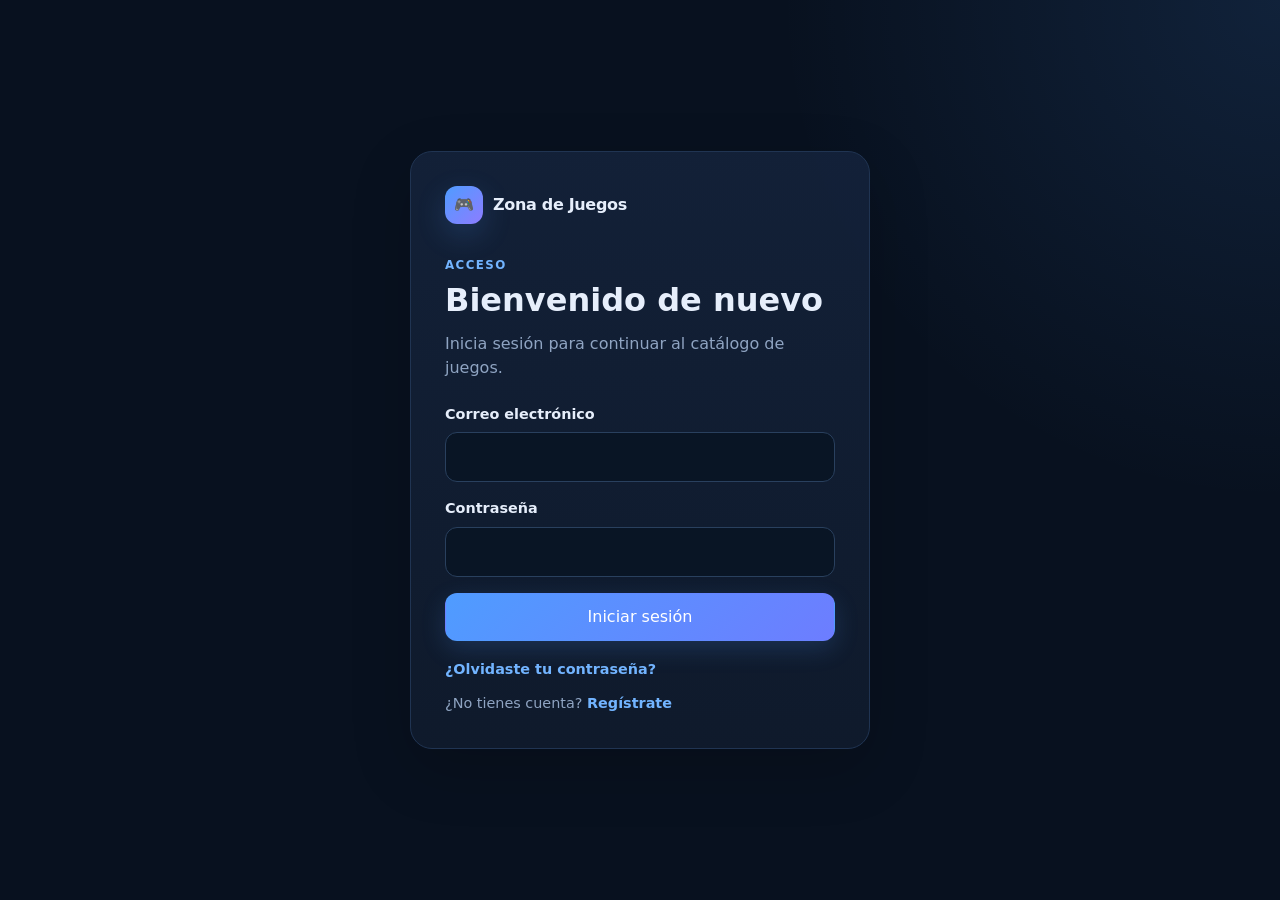
==== admin.html @ fceb6d9e "Primer commit: subiendo Zona de Juegos completo" ====
<!doctype html><html lang="es"><head><meta charset="utf-8"><meta name="viewport" content="width=device-width,initial-scale=1"><link rel="stylesheet" href="assets/css/global.css"><title>Administración · Zona de Juegos</title></head><body><div class="app-shell"><div class="container"><header class="site-header"><a class="brand" href="dashboard.html"><span class="brand-mark">🎮</span><span>Zona de Juegos</span></a><nav class="nav-actions"><a class="button button--ghost" href="dashboard.html">Dashboard</a><button id="logoutButton" class="button button--danger" type="button">Salir</button></nav></header><main class="main"><section class="dashboard-head"><div><span class="eyebrow">Panel seguro</span><h1>Administración</h1><p>Gestiona usuarios y juegos.</p></div></section><div id="adminMessage" class="message" hidden></div><section class="section"><div class="section-header"><h2>Usuarios</h2></div><div class="panel"><table class="table"><thead><tr><th>Usuario</th><th>Rol</th><th>Estado</th><th>Registro</th><th>Acción</th></tr></thead><tbody id="adminUsersBody"><tr><td colspan="5">Cargando…</td></tr></tbody></table></div></section><section class="section"><div class="section-header"><h2>Juegos</h2></div><div class="panel"><table class="table"><thead><tr><th>Juego</th><th>Descripción</th><th>Estado</th><th>Acción</th></tr></thead><tbody id="adminGamesBody"><tr><td colspan="4">Cargando…</td></tr></tbody></table></div></section></main></div></div><script type="module">import { initAdmin } from './js/controllers/admin.controller.js'; initAdmin();</script></body></html>
---- assets/css/global.css ----
:root{font-family:Inter,system-ui,-apple-system,BlinkMacSystemFont,"Segoe UI",sans-serif;color:#e6eefb;background:#08111f;line-height:1.5;font-synthesis:none;text-rendering:optimizeLegibility;--bg:#08111f;--panel:#0f1b2d;--panel-2:#13223a;--line:#203452;--text:#e6eefb;--muted:#8fa4c2;--primary:#4f9cff;--primary-2:#72b4ff;--danger:#ef6a6a;--success:#37d39a}*{box-sizing:border-box}html{scroll-behavior:smooth}body{margin:0;min-height:100vh;background:radial-gradient(circle at top right,rgba(79,156,255,.12),transparent 32%),var(--bg);color:var(--text)}a{color:inherit;text-decoration:none}button,input,select{font:inherit}button{cursor:pointer}.container{width:min(1120px,calc(100% - 32px));margin:0 auto}.app-shell{min-height:100vh}.site-header{display:flex;align-items:center;justify-content:space-between;gap:20px;padding:18px 0}.brand{display:inline-flex;align-items:center;gap:10px;font-weight:800;letter-spacing:-.02em}.brand-mark{display:grid;place-items:center;width:38px;height:38px;border-radius:12px;background:linear-gradient(135deg,var(--primary),#8d7cff);box-shadow:0 10px 30px rgba(79,156,255,.2)}.nav-actions{display:flex;align-items:center;gap:10px}.button{border:1px solid transparent;border-radius:12px;padding:11px 16px;display:inline-flex;align-items:center;justify-content:center;gap:8px;transition:.2s ease;background:var(--panel-2);color:var(--text)}.button:hover{transform:translateY(-1px);border-color:#385681}.button:disabled{opacity:.55;cursor:not-allowed;transform:none}.button--primary{background:linear-gradient(135deg,var(--primary),#6d7dff);color:#fff;box-shadow:0 8px 24px rgba(79,156,255,.18)}.button--ghost{background:transparent;border-color:var(--line)}.button--danger{background:rgba(239,106,106,.12);color:#ffb1b1;border-color:rgba(239,106,106,.25)}.button--small{padding:8px 12px;font-size:.9rem;border-radius:10px}.main{padding:18px 0 56px}.hero{display:grid;grid-template-columns:1.2fr .8fr;gap:20px;align-items:stretch;margin:28px 0}.hero-card,.panel,.auth-card,.game-card{background:linear-gradient(180deg,rgba(19,34,58,.92),rgba(15,27,45,.92));border:1px solid var(--line);border-radius:22px;box-shadow:0 20px 60px rgba(0,0,0,.18)}.hero-card{padding:34px}.eyebrow{text-transform:uppercase;letter-spacing:.12em;font-size:.74rem;color:var(--primary-2);font-weight:800}.hero h1{font-size:clamp(2.5rem,6vw,5rem);line-height:.95;margin:12px 0 18px;letter-spacing:-.06em}.hero p{max-width:620px;color:var(--muted);font-size:1.05rem}.hero-art{min-height:280px;display:grid;place-items:center;position:relative;overflow:hidden}.hero-art::before{content:"";position:absolute;inset:20%;background:radial-gradient(circle,var(--primary),transparent 66%);filter:blur(20px);opacity:.28}.hero-art .emoji{font-size:8rem;z-index:1;filter:drop-shadow(0 18px 24px rgba(0,0,0,.25))}.auth-page{display:grid;place-items:center;min-height:100vh;padding:24px}.auth-card{width:min(460px,100%);padding:34px}.auth-card h1{margin:0 0 8px;font-size:2rem}.auth-card p{color:var(--muted);margin-top:0}.form{display:grid;gap:16px;margin-top:24px}.field{display:grid;gap:7px}.field label{font-size:.9rem;font-weight:650}.field input,.field select{width:100%;background:#091525;border:1px solid #29405e;color:var(--text);border-radius:12px;padding:12px 13px;outline:none}.field input:focus,.field select:focus{border-color:var(--primary);box-shadow:0 0 0 3px rgba(79,156,255,.12)}.form-footer{display:flex;justify-content:space-between;gap:12px;align-items:center;flex-wrap:wrap;color:var(--muted);font-size:.9rem}.form-footer a{color:var(--primary-2);font-weight:650}.message{padding:11px 13px;border-radius:12px;font-size:.9rem}.message--error{background:rgba(239,106,106,.1);color:#ffb4b4;border:1px solid rgba(239,106,106,.22)}.message--success{background:rgba(55,211,154,.1);color:#a8f3d7;border:1px solid rgba(55,211,154,.22)}.dashboard-head{display:flex;align-items:end;justify-content:space-between;gap:20px;padding:26px 0 14px}.dashboard-head h1{margin:0;font-size:clamp(2rem,4vw,3.5rem);letter-spacing:-.04em}.dashboard-head p{color:var(--muted);margin:.35rem 0 0}.dashboard-actions{display:flex;gap:10px;flex-wrap:wrap}.section{margin-top:20px}.section-header{display:flex;align-items:center;justify-content:space-between;gap:16px;margin-bottom:14px}.section-header h2{margin:0;font-size:1.25rem}.games-grid{display:grid;grid-template-columns:repeat(auto-fit,minmax(240px,1fr));gap:16px}.game-card{overflow:hidden;display:grid;grid-template-columns:90px 1fr;min-height:190px}.game-card__icon{display:grid;place-items:center;background:linear-gradient(160deg,rgba(79,156,255,.2),rgba(141,124,255,.15));font-size:3rem}.game-card__body{padding:20px}.game-card h3{margin:5px 0 6px;font-size:1.3rem}.game-card p{color:var(--muted);font-size:.92rem;min-height:54px}.panel{padding:18px;overflow:auto}.table{width:100%;border-collapse:collapse;min-width:620px}.table th,.table td{padding:13px 12px;border-bottom:1px solid var(--line);text-align:left;vertical-align:middle}.table th{color:var(--muted);font-size:.8rem;text-transform:uppercase;letter-spacing:.08em}.table-empty{color:var(--muted);text-align:center;padding:24px}.badge{display:inline-flex;padding:5px 9px;border-radius:999px;background:#1b2b43;color:#b4c9e3;font-size:.76rem;font-weight:700}.badge--admin{background:rgba(141,124,255,.13);color:#c8c0ff}.status-dot{display:inline-flex;align-items:center;gap:6px;color:var(--muted);font-size:.82rem}.status-dot::before{content:"";width:7px;height:7px;border-radius:50%;background:#64748b}.status-dot--on::before{background:var(--success);box-shadow:0 0 0 4px rgba(55,211,154,.09)}.status-dot--off::before{background:var(--danger)}.role-select{background:#0a1728;color:var(--text);border:1px solid var(--line);border-radius:10px;padding:8px 10px}.muted{color:var(--muted)}.profile-grid{display:grid;grid-template-columns:repeat(2,minmax(0,1fr));gap:18px}.profile-grid .profile-card:first-child{grid-column:1/-1}.profile-card{padding:24px}.profile-value{font-size:1.1rem;font-weight:700}.profile-meta{display:grid;gap:13px;margin-top:20px}.score-list{list-style:none;padding:0;margin:0;display:grid;gap:8px}.score-list li{display:flex;justify-content:space-between;gap:16px;padding:12px;border:1px solid var(--line);border-radius:12px;background:#0b1728}.empty-state{padding:38px;text-align:center;color:var(--muted)}.loading-state{color:var(--muted)}.message__retry{margin-top:10px}.message a{text-decoration:underline}.form input:disabled,.form select:disabled{opacity:.65}.game-page .site-header{padding-bottom:8px}.game-heading{padding:22px 0 16px}.game-heading h1{margin:0;font-size:clamp(2rem,5vw,4rem);letter-spacing:-.05em}.game-heading p{margin:.5rem 0 0;color:var(--muted)}.snake-card{padding:18px}.snake-toolbar{display:grid;grid-template-columns:1fr 1fr auto;gap:12px;align-items:center;margin-bottom:16px}.snake-toolbar>div{padding:12px 14px;border:1px solid var(--line);border-radius:14px;background:#0b1728}.snake-toolbar span{display:block;color:var(--muted);font-size:.75rem;text-transform:uppercase;letter-spacing:.08em}.snake-toolbar strong{font-size:1.25rem}.snake-board-wrap{display:grid;place-items:center}.snake-canvas{display:block;width:min(620px,100%);aspect-ratio:1;border-radius:18px;border:1px solid #27415f;box-shadow:0 22px 50px rgba(0,0,0,.25);touch-action:none}.snake-status{padding:12px;text-align:center;color:var(--muted)}.snake-controls{display:grid;grid-template-columns:repeat(3,58px);grid-template-rows:repeat(2,58px);gap:8px;justify-content:center;margin-top:8px}.snake-controls button{border:1px solid var(--line);background:#0b1728;color:var(--text);border-radius:14px;font-size:1.4rem}.snake-controls button:first-child{grid-column:2}.snake-controls button:last-child{grid-column:3;grid-row:2}.footer{padding:26px 0;color:var(--muted);font-size:.85rem;text-align:center}@media(max-width:800px){.hero,.profile-grid{grid-template-columns:1fr}.hero-art{min-height:220px}.dashboard-head{align-items:start;flex-direction:column}.game-card{grid-template-columns:70px 1fr}}@media(max-width:520px){.container{width:min(100% - 20px,1120px)}.site-header{padding-top:12px}.auth-card{padding:24px}.hero-card{padding:24px}.snake-toolbar{grid-template-columns:1fr 1fr}.snake-toolbar>div:last-child{grid-column:1/-1}.button{width:100%}.nav-actions .button--ghost{display:none}.game-card{grid-template-columns:1fr}.game-card__icon{min-height:95px}.dashboard-actions{width:100%}}
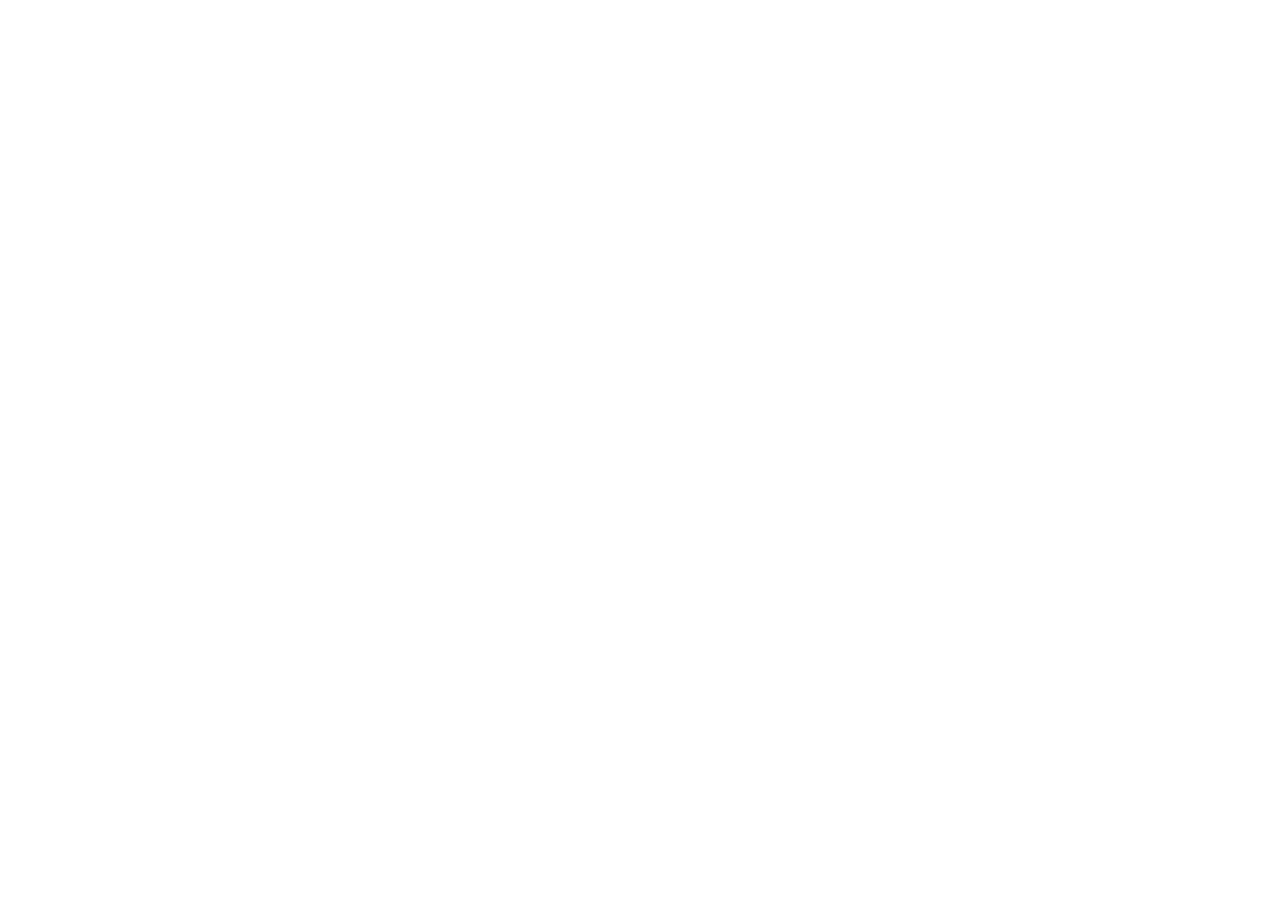
==== commit 3a412c62: "Actualización: cambios en Zona de Juegos" ====
--- a/admin.html
+++ b/admin.html
@@ -1 +1,228 @@
-<!doctype html><html lang="es"><head><meta charset="utf-8"><meta name="viewport" content="width=device-width,initial-scale=1"><link rel="stylesheet" href="assets/css/global.css"><title>Administración · Zona de Juegos</title></head><body><div class="app-shell"><div class="container"><header class="site-header"><a class="brand" href="dashboard.html"><span class="brand-mark">🎮</span><span>Zona de Juegos</span></a><nav class="nav-actions"><a class="button button--ghost" href="dashboard.html">Dashboard</a><button id="logoutButton" class="button button--danger" type="button">Salir</button></nav></header><main class="main"><section class="dashboard-head"><div><span class="eyebrow">Panel seguro</span><h1>Administración</h1><p>Gestiona usuarios y juegos.</p></div></section><div id="adminMessage" class="message" hidden></div><section class="section"><div class="section-header"><h2>Usuarios</h2></div><div class="panel"><table class="table"><thead><tr><th>Usuario</th><th>Rol</th><th>Estado</th><th>Registro</th><th>Acción</th></tr></thead><tbody id="adminUsersBody"><tr><td colspan="5">Cargando…</td></tr></tbody></table></div></section><section class="section"><div class="section-header"><h2>Juegos</h2></div><div class="panel"><table class="table"><thead><tr><th>Juego</th><th>Descripción</th><th>Estado</th><th>Acción</th></tr></thead><tbody id="adminGamesBody"><tr><td colspan="4">Cargando…</td></tr></tbody></table></div></section></main></div></div><script type="module">import { initAdmin } from './js/controllers/admin.controller.js'; initAdmin();</script></body></html>
+<!doctype html>
+<html lang="es">
+ <head>
+  <meta charset="utf-8"/>
+  <meta content="width=device-width,initial-scale=1" name="viewport"/>
+  <link href="assets/css/global.css" rel="stylesheet"/>
+  <title>
+   Administración · Zona de Juegos
+  </title>
+ </head>
+ <body>
+  <div class="app-shell">
+   <div class="container">
+    <header aria-label="Navegación principal" class="site-header">
+     <a class="brand" href="dashboard.html">
+      <span class="brand-mark">
+       🎮
+      </span>
+      <span>
+       Zona de Juegos
+      </span>
+     </a>
+     <nav aria-label="Navegación de usuario" class="nav-actions">
+      <a class="button button--ghost" href="dashboard.html">
+       Dashboard
+      </a>
+      <button class="button button--danger" id="logoutButton" type="button">
+       Salir
+      </button>
+     </nav>
+    </header>
+    <main class="main">
+     <section class="dashboard-head">
+      <div>
+       <span class="eyebrow">
+        Panel seguro
+       </span>
+       <h1>
+        Administración
+       </h1>
+       <p>
+        Gestiona usuarios, juegos, puntuaciones, sesiones y auditoría.
+       </p>
+      </div>
+     </section>
+     <div class="message" hidden="" id="adminMessage">
+     </div>
+     <section class="section">
+      <div class="section-header">
+       <h2>
+        Usuarios
+       </h2>
+      </div>
+      <div class="panel table-wrap">
+       <table class="table">
+        <thead>
+         <tr>
+          <th>
+           Usuario
+          </th>
+          <th>
+           Rol
+          </th>
+          <th>
+           Estado
+          </th>
+          <th>
+           Registro
+          </th>
+          <th>
+           Acción
+          </th>
+         </tr>
+        </thead>
+        <tbody id="adminUsersBody">
+        </tbody>
+       </table>
+       <div id="adminUsersPager">
+       </div>
+      </div>
+     </section>
+     <section class="section">
+      <div class="section-header">
+       <h2>
+        Juegos
+       </h2>
+      </div>
+      <div class="panel table-wrap">
+       <table class="table">
+        <thead>
+         <tr>
+          <th>
+           Juego
+          </th>
+          <th>
+           Descripción
+          </th>
+          <th>
+           Versión
+          </th>
+          <th>
+           Estado
+          </th>
+          <th>
+           Acción
+          </th>
+         </tr>
+        </thead>
+        <tbody id="adminGamesBody">
+        </tbody>
+       </table>
+      </div>
+     </section>
+     <section class="section">
+      <div class="section-header">
+       <h2>
+        Puntuaciones
+       </h2>
+      </div>
+      <div class="panel table-wrap">
+       <table class="table">
+        <thead>
+         <tr>
+          <th>
+           Usuario
+          </th>
+          <th>
+           Juego
+          </th>
+          <th>
+           Puntuación
+          </th>
+          <th>
+           Fecha
+          </th>
+          <th>
+           Slug
+          </th>
+         </tr>
+        </thead>
+        <tbody id="adminScoresBody">
+        </tbody>
+       </table>
+       <div id="adminScoresPager">
+       </div>
+      </div>
+     </section>
+     <section class="section">
+      <div class="section-header">
+       <h2>
+        Sesiones
+       </h2>
+      </div>
+      <div class="panel table-wrap">
+       <table class="table">
+        <thead>
+         <tr>
+          <th>
+           Usuario
+          </th>
+          <th>
+           Creada
+          </th>
+          <th>
+           Última actividad
+          </th>
+          <th>
+           Expira
+          </th>
+          <th>
+           Revocada
+          </th>
+          <th>
+           Estado
+          </th>
+         </tr>
+        </thead>
+        <tbody id="adminSessionsBody">
+        </tbody>
+       </table>
+       <div id="adminSessionsPager">
+       </div>
+      </div>
+     </section>
+     <section class="section">
+      <div class="section-header">
+       <h2>
+        Auditoría administrativa
+       </h2>
+      </div>
+      <div class="panel table-wrap">
+       <table class="table">
+        <thead>
+         <tr>
+          <th>
+           Administrador
+          </th>
+          <th>
+           Acción
+          </th>
+          <th>
+           Objetivo
+          </th>
+          <th>
+           ID
+          </th>
+          <th>
+           Fecha
+          </th>
+          <th>
+           Resultado
+          </th>
+         </tr>
+        </thead>
+        <tbody id="adminAuditBody">
+        </tbody>
+       </table>
+       <div id="adminAuditPager">
+       </div>
+      </div>
+     </section>
+    </main>
+   </div>
+  </div>
+  <script src="js/pages/admin.page.js" type="module">
+  </script>
+ </body>
+</html>
--- a/assets/css/global.css
+++ b/assets/css/global.css
@@ -1 +1,120 @@
-:root{font-family:Inter,system-ui,-apple-system,BlinkMacSystemFont,"Segoe UI",sans-serif;color:#e6eefb;background:#08111f;line-height:1.5;font-synthesis:none;text-rendering:optimizeLegibility;--bg:#08111f;--panel:#0f1b2d;--panel-2:#13223a;--line:#203452;--text:#e6eefb;--muted:#8fa4c2;--primary:#4f9cff;--primary-2:#72b4ff;--danger:#ef6a6a;--success:#37d39a}*{box-sizing:border-box}html{scroll-behavior:smooth}body{margin:0;min-height:100vh;background:radial-gradient(circle at top right,rgba(79,156,255,.12),transparent 32%),var(--bg);color:var(--text)}a{color:inherit;text-decoration:none}button,input,select{font:inherit}button{cursor:pointer}.container{width:min(1120px,calc(100% - 32px));margin:0 auto}.app-shell{min-height:100vh}.site-header{display:flex;align-items:center;justify-content:space-between;gap:20px;padding:18px 0}.brand{display:inline-flex;align-items:center;gap:10px;font-weight:800;letter-spacing:-.02em}.brand-mark{display:grid;place-items:center;width:38px;height:38px;border-radius:12px;background:linear-gradient(135deg,var(--primary),#8d7cff);box-shadow:0 10px 30px rgba(79,156,255,.2)}.nav-actions{display:flex;align-items:center;gap:10px}.button{border:1px solid transparent;border-radius:12px;padding:11px 16px;display:inline-flex;align-items:center;justify-content:center;gap:8px;transition:.2s ease;background:var(--panel-2);color:var(--text)}.button:hover{transform:translateY(-1px);border-color:#385681}.button:disabled{opacity:.55;cursor:not-allowed;transform:none}.button--primary{background:linear-gradient(135deg,var(--primary),#6d7dff);color:#fff;box-shadow:0 8px 24px rgba(79,156,255,.18)}.button--ghost{background:transparent;border-color:var(--line)}.button--danger{background:rgba(239,106,106,.12);color:#ffb1b1;border-color:rgba(239,106,106,.25)}.button--small{padding:8px 12px;font-size:.9rem;border-radius:10px}.main{padding:18px 0 56px}.hero{display:grid;grid-template-columns:1.2fr .8fr;gap:20px;align-items:stretch;margin:28px 0}.hero-card,.panel,.auth-card,.game-card{background:linear-gradient(180deg,rgba(19,34,58,.92),rgba(15,27,45,.92));border:1px solid var(--line);border-radius:22px;box-shadow:0 20px 60px rgba(0,0,0,.18)}.hero-card{padding:34px}.eyebrow{text-transform:uppercase;letter-spacing:.12em;font-size:.74rem;color:var(--primary-2);font-weight:800}.hero h1{font-size:clamp(2.5rem,6vw,5rem);line-height:.95;margin:12px 0 18px;letter-spacing:-.06em}.hero p{max-width:620px;color:var(--muted);font-size:1.05rem}.hero-art{min-height:280px;display:grid;place-items:center;position:relative;overflow:hidden}.hero-art::before{content:"";position:absolute;inset:20%;background:radial-gradient(circle,var(--primary),transparent 66%);filter:blur(20px);opacity:.28}.hero-art .emoji{font-size:8rem;z-index:1;filter:drop-shadow(0 18px 24px rgba(0,0,0,.25))}.auth-page{display:grid;place-items:center;min-height:100vh;padding:24px}.auth-card{width:min(460px,100%);padding:34px}.auth-card h1{margin:0 0 8px;font-size:2rem}.auth-card p{color:var(--muted);margin-top:0}.form{display:grid;gap:16px;margin-top:24px}.field{display:grid;gap:7px}.field label{font-size:.9rem;font-weight:650}.field input,.field select{width:100%;background:#091525;border:1px solid #29405e;color:var(--text);border-radius:12px;padding:12px 13px;outline:none}.field input:focus,.field select:focus{border-color:var(--primary);box-shadow:0 0 0 3px rgba(79,156,255,.12)}.form-footer{display:flex;justify-content:space-between;gap:12px;align-items:center;flex-wrap:wrap;color:var(--muted);font-size:.9rem}.form-footer a{color:var(--primary-2);font-weight:650}.message{padding:11px 13px;border-radius:12px;font-size:.9rem}.message--error{background:rgba(239,106,106,.1);color:#ffb4b4;border:1px solid rgba(239,106,106,.22)}.message--success{background:rgba(55,211,154,.1);color:#a8f3d7;border:1px solid rgba(55,211,154,.22)}.dashboard-head{display:flex;align-items:end;justify-content:space-between;gap:20px;padding:26px 0 14px}.dashboard-head h1{margin:0;font-size:clamp(2rem,4vw,3.5rem);letter-spacing:-.04em}.dashboard-head p{color:var(--muted);margin:.35rem 0 0}.dashboard-actions{display:flex;gap:10px;flex-wrap:wrap}.section{margin-top:20px}.section-header{display:flex;align-items:center;justify-content:space-between;gap:16px;margin-bottom:14px}.section-header h2{margin:0;font-size:1.25rem}.games-grid{display:grid;grid-template-columns:repeat(auto-fit,minmax(240px,1fr));gap:16px}.game-card{overflow:hidden;display:grid;grid-template-columns:90px 1fr;min-height:190px}.game-card__icon{display:grid;place-items:center;background:linear-gradient(160deg,rgba(79,156,255,.2),rgba(141,124,255,.15));font-size:3rem}.game-card__body{padding:20px}.game-card h3{margin:5px 0 6px;font-size:1.3rem}.game-card p{color:var(--muted);font-size:.92rem;min-height:54px}.panel{padding:18px;overflow:auto}.table{width:100%;border-collapse:collapse;min-width:620px}.table th,.table td{padding:13px 12px;border-bottom:1px solid var(--line);text-align:left;vertical-align:middle}.table th{color:var(--muted);font-size:.8rem;text-transform:uppercase;letter-spacing:.08em}.table-empty{color:var(--muted);text-align:center;padding:24px}.badge{display:inline-flex;padding:5px 9px;border-radius:999px;background:#1b2b43;color:#b4c9e3;font-size:.76rem;font-weight:700}.badge--admin{background:rgba(141,124,255,.13);color:#c8c0ff}.status-dot{display:inline-flex;align-items:center;gap:6px;color:var(--muted);font-size:.82rem}.status-dot::before{content:"";width:7px;height:7px;border-radius:50%;background:#64748b}.status-dot--on::before{background:var(--success);box-shadow:0 0 0 4px rgba(55,211,154,.09)}.status-dot--off::before{background:var(--danger)}.role-select{background:#0a1728;color:var(--text);border:1px solid var(--line);border-radius:10px;padding:8px 10px}.muted{color:var(--muted)}.profile-grid{display:grid;grid-template-columns:repeat(2,minmax(0,1fr));gap:18px}.profile-grid .profile-card:first-child{grid-column:1/-1}.profile-card{padding:24px}.profile-value{font-size:1.1rem;font-weight:700}.profile-meta{display:grid;gap:13px;margin-top:20px}.score-list{list-style:none;padding:0;margin:0;display:grid;gap:8px}.score-list li{display:flex;justify-content:space-between;gap:16px;padding:12px;border:1px solid var(--line);border-radius:12px;background:#0b1728}.empty-state{padding:38px;text-align:center;color:var(--muted)}.loading-state{color:var(--muted)}.message__retry{margin-top:10px}.message a{text-decoration:underline}.form input:disabled,.form select:disabled{opacity:.65}.game-page .site-header{padding-bottom:8px}.game-heading{padding:22px 0 16px}.game-heading h1{margin:0;font-size:clamp(2rem,5vw,4rem);letter-spacing:-.05em}.game-heading p{margin:.5rem 0 0;color:var(--muted)}.snake-card{padding:18px}.snake-toolbar{display:grid;grid-template-columns:1fr 1fr auto;gap:12px;align-items:center;margin-bottom:16px}.snake-toolbar>div{padding:12px 14px;border:1px solid var(--line);border-radius:14px;background:#0b1728}.snake-toolbar span{display:block;color:var(--muted);font-size:.75rem;text-transform:uppercase;letter-spacing:.08em}.snake-toolbar strong{font-size:1.25rem}.snake-board-wrap{display:grid;place-items:center}.snake-canvas{display:block;width:min(620px,100%);aspect-ratio:1;border-radius:18px;border:1px solid #27415f;box-shadow:0 22px 50px rgba(0,0,0,.25);touch-action:none}.snake-status{padding:12px;text-align:center;color:var(--muted)}.snake-controls{display:grid;grid-template-columns:repeat(3,58px);grid-template-rows:repeat(2,58px);gap:8px;justify-content:center;margin-top:8px}.snake-controls button{border:1px solid var(--line);background:#0b1728;color:var(--text);border-radius:14px;font-size:1.4rem}.snake-controls button:first-child{grid-column:2}.snake-controls button:last-child{grid-column:3;grid-row:2}.footer{padding:26px 0;color:var(--muted);font-size:.85rem;text-align:center}@media(max-width:800px){.hero,.profile-grid{grid-template-columns:1fr}.hero-art{min-height:220px}.dashboard-head{align-items:start;flex-direction:column}.game-card{grid-template-columns:70px 1fr}}@media(max-width:520px){.container{width:min(100% - 20px,1120px)}.site-header{padding-top:12px}.auth-card{padding:24px}.hero-card{padding:24px}.snake-toolbar{grid-template-columns:1fr 1fr}.snake-toolbar>div:last-child{grid-column:1/-1}.button{width:100%}.nav-actions .button--ghost{display:none}.game-card{grid-template-columns:1fr}.game-card__icon{min-height:95px}.dashboard-actions{width:100%}}
+
+:root{
+
+  --color-bg:#08111f; --color-surface:#0f1b2d; --color-surface-2:#13223a; --color-border:#203452;
+  --color-text:#e6eefb; --color-muted:#8fa4c2; --color-primary:#4f9cff; --color-primary-hover:#72b4ff;
+  --color-danger:#ef6a6a; --color-success:#37d39a; --color-warning:#f5c451;
+  --radius:14px; --radius-lg:22px; --space:4px;
+  --focus-ring:0 0 0 3px rgba(79,156,255,.18);
+  --font:Inter,system-ui,-apple-system,BlinkMacSystemFont,"Segoe UI",sans-serif;
+  --space-1:4px; --space-2:8px; --space-3:12px; --space-4:16px; --space-5:20px; --space-6:24px;
+  font-family:var(--font);color:var(--color-text);background:var(--color-bg);line-height:1.5;font-synthesis:none;text-rendering:optimizeLegibility;
+}
+*{box-sizing:border-box}
+html{scroll-behavior:smooth}
+body{margin:0;min-height:100vh;background:radial-gradient(circle at top right,rgba(79,156,255,.12),transparent 32%),var(--color-bg);color:var(--color-text)}
+a{color:inherit;text-decoration:none}button,input,select{font:inherit}button{cursor:pointer}
+.container{width:min(1120px,calc(100% - 20px));margin:0 auto}.app-shell{min-height:100vh}
+.site-header{display:flex;align-items:center;justify-content:space-between;gap:12px;padding:12px 0;position:sticky;top:0;z-index:5;background:linear-gradient(var(--color-bg),rgba(8,17,31,.88));backdrop-filter:blur(10px)}
+.brand{display:inline-flex;align-items:center;gap:10px;font-weight:800;letter-spacing:-.02em}.brand-mark{display:grid;place-items:center;width:38px;height:38px;border-radius:12px;background:linear-gradient(135deg,var(--color-primary),#8d7cff);box-shadow:0 10px 30px rgba(79,156,255,.2)}
+.nav-actions,.dashboard-actions{display:flex;align-items:center;gap:8px;flex-wrap:wrap}.button{border:1px solid transparent;border-radius:12px;padding:12px 16px;min-height:46px;display:inline-flex;align-items:center;justify-content:center;gap:8px;transition:transform .2s ease,border-color .2s ease,opacity .2s ease;background:var(--color-surface-2);color:var(--color-text);font-weight:650}.button:hover{transform:translateY(-1px);border-color:#385681}.button:focus-visible,.field input:focus-visible,.field select:focus-visible,.role-select:focus-visible,.snake-controls button:focus-visible{outline:3px solid rgba(79,156,255,.35);outline-offset:2px}.button:active{transform:translateY(0) scale(.99)}.button:disabled,.button.is-loading{opacity:.55;cursor:not-allowed;transform:none}.button--primary{background:linear-gradient(135deg,var(--color-primary),#6d7dff);color:#fff;box-shadow:0 8px 24px rgba(79,156,255,.18)}.button--ghost{background:transparent;border-color:var(--color-border)}.button--danger{background:rgba(239,106,106,.12);color:#ffb1b1;border-color:rgba(239,106,106,.25)}.button--small{min-height:44px;padding:10px 12px;font-size:.9rem;border-radius:10px}
+.main{padding:18px 0 56px}.hero{display:grid;gap:16px;align-items:stretch;margin:20px 0}.hero-card,.panel,.auth-card,.game-card,.card{background:linear-gradient(180deg,rgba(19,34,58,.94),rgba(15,27,45,.94));border:1px solid var(--color-border);border-radius:var(--radius-lg);box-shadow:0 20px 60px rgba(0,0,0,.18)}.hero-card{padding:24px}.eyebrow{text-transform:uppercase;letter-spacing:.12em;font-size:.72rem;color:var(--color-primary-hover);font-weight:800}.hero h1{font-size:clamp(2.5rem,13vw,4.5rem);line-height:.95;margin:12px 0 18px;letter-spacing:-.06em}.hero p{max-width:620px;color:var(--color-muted);font-size:1rem}.hero-art{min-height:220px;display:grid;place-items:center;position:relative;overflow:hidden}.hero-art::before{content:"";position:absolute;inset:20%;background:radial-gradient(circle,var(--color-primary),transparent 66%);filter:blur(20px);opacity:.28}.hero-art .emoji{font-size:6rem;z-index:1;filter:drop-shadow(0 18px 24px rgba(0,0,0,.25))}
+.auth-page{display:grid;place-items:center;min-height:100vh;padding:18px}.auth-card{width:min(460px,100%);padding:24px}.auth-card h1{margin:0 0 8px;font-size:clamp(1.8rem,8vw,2.2rem)}.auth-card p{color:var(--color-muted);margin-top:0}.form{display:grid;gap:16px;margin-top:24px}.field{display:grid;gap:7px}.field label{font-size:.9rem;font-weight:650}.field input,.field select,.input{width:100%;background:#091525;border:1px solid #29405e;color:var(--color-text);border-radius:12px;padding:13px 13px;outline:none;transition:border-color .2s,box-shadow .2s;min-height:48px}.field input:hover,.input:hover{border-color:#385681}.field input:focus,.field select:focus,.input:focus{border-color:var(--color-primary);box-shadow:0 0 0 3px rgba(79,156,255,.12)}.form-footer{display:flex;justify-content:space-between;gap:12px;align-items:center;flex-wrap:wrap;color:var(--color-muted);font-size:.9rem}.form-footer a{color:var(--color-primary-hover);font-weight:650}.message,.alert{padding:11px 13px;border-radius:12px;font-size:.9rem}.message--error,.alert--error{background:rgba(239,106,106,.1);color:#ffb4b4;border:1px solid rgba(239,106,106,.22)}.message--success,.alert--success{background:rgba(55,211,154,.1);color:#a8f3d7;border:1px solid rgba(55,211,154,.22)}
+.dashboard-head{display:flex;align-items:end;justify-content:space-between;gap:20px;padding:20px 0 12px}.dashboard-head h1{margin:0;font-size:clamp(2rem,9vw,3.5rem);letter-spacing:-.04em}.dashboard-head p{color:var(--color-muted);margin:.35rem 0 0}.section{margin-top:22px}.section-header{display:flex;align-items:center;justify-content:space-between;gap:16px;margin-bottom:14px}.section-header h2{margin:0;font-size:1.2rem}
+.games-grid{display:grid;grid-template-columns:1fr;gap:14px}.game-card{overflow:hidden;display:grid;grid-template-columns:84px 1fr;min-height:190px}.game-card__icon{display:grid;place-items:center;background:linear-gradient(160deg,rgba(79,156,255,.2),rgba(141,124,255,.15));font-size:2.7rem}.game-card__body{padding:18px}.game-card h3{margin:6px 0;font-size:1.25rem}.game-card p{color:var(--color-muted);font-size:.92rem;margin:8px 0;min-height:0}.game-card__topline{display:flex;align-items:flex-start;justify-content:space-between;gap:10px}.game-card__version{font-size:.72rem;color:var(--color-muted);white-space:nowrap}.game-card__meta{display:flex;align-items:center;justify-content:space-between;gap:10px;margin:.65rem 0 1rem;color:var(--color-muted);font-size:.84rem}.game-card__meta strong{color:var(--color-text)}.game-card .button{width:100%}.game-card--disabled{opacity:.82}.game-card--disabled .game-card__icon{filter:grayscale(.45)}
+.panel{padding:16px;overflow:auto}.table-wrap{overflow-x:auto}.table{width:100%;border-collapse:collapse;min-width:620px}.table th,.table td{padding:13px 12px;border-bottom:1px solid var(--color-border);text-align:left;vertical-align:middle}.table th{color:var(--color-muted);font-size:.8rem;text-transform:uppercase;letter-spacing:.08em}.table-empty,.empty-state{color:var(--color-muted);text-align:center;padding:28px 18px}.empty-state h3{color:var(--color-text);margin:0 0 6px}.badge{display:inline-flex;padding:5px 9px;border-radius:999px;background:#1b2b43;color:#b4c9e3;font-size:.76rem;font-weight:700}.badge--admin{background:rgba(141,124,255,.13);color:#c8c0ff}.status-dot{display:inline-flex;align-items:center;gap:6px;color:var(--color-muted);font-size:.82rem}.status-dot::before{content:"";width:7px;height:7px;border-radius:50%;background:#64748b}.status-dot--on::before{background:var(--color-success);box-shadow:0 0 0 4px rgba(55,211,154,.09)}.status-dot--off::before{background:var(--color-danger)}.status-badge{display:inline-flex;align-items:center;gap:6px;border-radius:999px;padding:5px 9px;font-size:.74rem;font-weight:750}.status-badge--available{background:rgba(55,211,154,.12);color:#a8f3d7}.status-badge--upcoming{background:rgba(245,196,81,.12);color:#ffe4a0}.status-badge--disabled{background:rgba(239,106,106,.12);color:#ffb4b4}.pagination{display:flex;align-items:center;justify-content:space-between;gap:12px;padding:14px 2px 2px;color:var(--color-muted);font-size:.85rem}.pagination__buttons{display:flex;align-items:center;gap:10px}.pagination__buttons .button{width:auto}
+.profile-grid{display:grid;grid-template-columns:1fr;gap:16px}.profile-card{padding:20px}.profile-grid .profile-card:first-child{grid-column:auto}.profile-value{font-size:1.05rem;font-weight:700;overflow-wrap:anywhere}.profile-meta{display:grid;gap:13px;margin-top:16px}.score-list{list-style:none;padding:0;margin:0;display:grid;gap:8px}.score-list li{display:flex;justify-content:space-between;gap:16px;padding:12px;border:1px solid var(--color-border);border-radius:12px;background:#0b1728}.muted{color:var(--color-muted)}.field-error{color:#ffb4b4;font-size:.82rem;min-height:0}.field input[aria-invalid='true']{border-color:var(--color-danger)}
+.state-card{display:flex;align-items:flex-start;justify-content:center;gap:14px;min-height:180px;padding:34px 20px;text-align:left}.state-card__icon{font-size:1.5rem;line-height:1}.state-card strong{font-size:1.05rem}.state-card p{margin:.3rem 0 1rem;color:var(--color-muted)}.state-card--loading{align-items:center}.state-card--error{color:#ffd2d2}.spinner{width:22px;height:22px;border:3px solid rgba(255,255,255,.18);border-top-color:var(--color-primary);border-radius:50%;animation:spin .8s linear infinite;display:inline-block;flex:none}@keyframes spin{to{transform:rotate(360deg)}}
+.game-page .site-header{padding-bottom:8px}.game-heading{padding:16px 0}.game-heading h1{margin:0;font-size:clamp(2rem,10vw,4rem);letter-spacing:-.05em}.game-heading p{margin:.5rem 0 0;color:var(--color-muted)}.snake-card{padding:14px}.snake-toolbar{display:grid;grid-template-columns:1fr 1fr;gap:10px;align-items:stretch;margin-bottom:14px}.snake-toolbar>div:not(.snake-actions){padding:12px 14px;border:1px solid var(--color-border);border-radius:14px;background:#0b1728}.snake-toolbar span{display:block;color:var(--color-muted);font-size:.73rem;text-transform:uppercase;letter-spacing:.08em}.snake-toolbar strong{font-size:1.2rem}.snake-actions{grid-column:1/-1;display:grid;grid-template-columns:1fr 1fr;gap:8px}.snake-actions .button{width:100%}
+.snake-board-wrap{display:grid;place-items:center}.snake-canvas{display:block;width:min(100%,620px);height:auto;aspect-ratio:1;border-radius:var(--radius);border:1px solid var(--color-border);box-shadow:0 22px 50px rgba(0,0,0,.25);touch-action:none;max-width:100%;background:#0b1220}.snake-status{padding:12px;text-align:center;color:var(--color-muted);min-height:48px}.snake-controls{display:grid;grid-template-columns:repeat(3,minmax(58px,72px));grid-template-rows:repeat(2,minmax(58px,72px));gap:10px;justify-content:center;margin:12px 0 2px}.snake-controls button{border:1px solid var(--color-border);background:#0b1728;color:var(--color-text);border-radius:16px;font-size:1.5rem;min-width:58px;min-height:58px;box-shadow:0 8px 18px rgba(0,0,0,.15);touch-action:manipulation}.snake-controls button:first-child{grid-column:2}.snake-game-over{margin:18px auto 4px;padding:22px;max-width:620px;text-align:center;border:1px solid var(--color-border);border-radius:18px;background:#0b1728}.snake-game-over h2{margin:4px 0 18px;font-size:clamp(2.2rem,10vw,3rem);letter-spacing:.06em}.snake-game-over__scores{display:grid;grid-template-columns:1fr;gap:10px;margin-bottom:16px}.snake-game-over__scores>div{padding:14px;border-radius:14px;background:#101d30;border:1px solid var(--color-border)}.snake-game-over__scores span{display:block;color:var(--color-muted);font-size:.75rem;text-transform:uppercase;letter-spacing:.08em}.snake-game-over__scores strong{display:block;margin-top:4px;font-size:1.55rem}.snake-save-status{min-height:24px;margin:4px 0 14px;font-weight:650}.snake-save-status--saving{color:var(--color-muted)}.snake-save-status--success{color:var(--color-success)}.snake-save-status--error{color:#ffb4b4}.snake-game-over__actions{display:grid;grid-template-columns:1fr;gap:10px}.snake-game-over__actions .button{min-height:50px}
+.footer{padding:26px 0;color:var(--color-muted);font-size:.85rem;text-align:center}
+.card{padding:20px}.sr-only{position:absolute;width:1px;height:1px;padding:0;margin:-1px;overflow:hidden;clip:rect(0,0,0,0);white-space:nowrap;border:0}
+@media (min-width:600px){.container{width:min(1120px,calc(100% - 32px))}.auth-page{padding:24px}.auth-card{padding:34px}.hero{grid-template-columns:1.2fr .8fr}.hero-card{padding:34px}.games-grid{grid-template-columns:repeat(2,minmax(0,1fr))}.profile-grid{grid-template-columns:repeat(2,minmax(0,1fr))}.profile-grid .profile-card:first-child{grid-column:1/-1}.snake-actions{grid-column:auto;display:flex;justify-content:flex-end}.snake-actions .button{width:auto}.snake-game-over__scores{grid-template-columns:repeat(2,minmax(0,1fr))}.snake-game-over__actions{grid-template-columns:repeat(2,minmax(0,1fr))}}
+@media (min-width:900px){.site-header{padding:18px 0}.main{padding-top:24px}.games-grid{grid-template-columns:repeat(3,minmax(0,1fr))}.game-card{grid-template-columns:86px 1fr}.snake-toolbar{grid-template-columns:1fr 1fr auto}.snake-canvas{width:min(100%,680px)}}
+@media (orientation:landscape) and (max-width:760px){.game-page .main{padding-top:8px}.game-heading{padding:8px 0}.game-heading h1{font-size:2.2rem}.snake-card{padding:10px}.snake-toolbar{grid-template-columns:1fr 1fr;gap:8px}.snake-actions{grid-column:1/-1;grid-template-columns:repeat(4,1fr)}.snake-actions .button{min-height:44px;padding:8px}.snake-board-wrap{min-height:0}.snake-canvas{max-height:calc(100vh - 260px);width:auto}.snake-controls{grid-template-columns:repeat(3,56px);grid-template-rows:repeat(2,56px);gap:8px}.snake-controls button{min-width:56px;min-height:56px}}
+@media (prefers-reduced-motion:reduce){html{scroll-behavior:auto}.button{transition:none}.spinner{animation:none}}
+
+/* Accesibilidad y estados compartidos */
+.button:focus:not(:focus-visible),
+.field input:focus:not(:focus-visible),
+.field select:focus:not(:focus-visible),
+.snake-controls button:focus:not(:focus-visible){outline:none}
+.field input:disabled,.field select:disabled{opacity:.6;cursor:not-allowed;background:#0c1727}
+.snake-controls button:hover{transform:translateY(-1px);border-color:#385681}
+.snake-controls button:active{transform:translateY(1px) scale(.98)}
+.snake-controls button:disabled{opacity:.55;cursor:not-allowed;transform:none}
+.empty-state{display:grid;justify-items:center;gap:6px}
+.empty-state .button{margin-top:4px}
+@media (prefers-reduced-motion:reduce){
+  *,*::before,*::after{scroll-behavior:auto!important;animation-duration:.01ms!important;animation-iteration-count:1!important;transition-duration:.01ms!important}
+  .button:hover,.snake-controls button:hover{transform:none}
+}
+
+/* Component states */
+.button:focus-visible,.field input:focus-visible,.field select:focus-visible,.snake-controls button:focus-visible{
+  outline:3px solid color-mix(in srgb, var(--color-primary) 70%, white);
+  outline-offset:3px;
+}
+.button:active,.snake-controls button:active{filter:brightness(.96)}
+.alert,.message{min-height:44px}
+.is-loading{pointer-events:none}
+@media (max-width:420px){
+  .container{width:min(100% - 16px,1120px)}
+  .site-header{align-items:flex-start}
+  .nav-actions .button{min-height:42px;padding:9px 11px}
+  .snake-toolbar{grid-template-columns:1fr 1fr}
+  .snake-actions{grid-column:1/-1}
+  .snake-controls{gap:12px}
+}
+@media (orientation:portrait) and (max-width:480px){
+  .snake-canvas{width:min(100%,calc(100vw - 34px));}
+}
+
+
+/* Escalable desde mobile-first */
+.hero-card--landing { width: min(760px, 100%); text-align: center; }
+.dashboard-actions--center { justify-content: center; }
+.auth-intro { margin-top: 28px; }
+
+.button:focus-visible,
+.field input:focus-visible,
+.field select:focus-visible,
+.snake-controls button:focus-visible {
+  outline: 3px solid var(--color-primary);
+  outline-offset: 3px;
+  box-shadow: var(--focus-ring);
+}
+
+.button--loading {
+  position: relative;
+  pointer-events: none;
+}
+
+.button--loading::after {
+  content: '';
+  width: 1em;
+  height: 1em;
+  border: 2px solid currentColor;
+  border-right-color: transparent;
+  border-radius: 50%;
+  animation: spin .7s linear infinite;
+}
+
+@keyframes spin {
+  to { transform: rotate(360deg); }
+}
+
+@media (min-width: 640px) {
+  .games-grid { grid-template-columns: repeat(2, minmax(0, 1fr)); }
+  .container { width: min(1120px, calc(100% - 32px)); }
+}
+
+@media (min-width: 960px) {
+  .games-grid { grid-template-columns: repeat(3, minmax(0, 1fr)); }
+  .main { padding-top: 28px; }
+}
+
+@media (prefers-reduced-motion: reduce) {
+  .button--loading::after { animation: none; }
+}
+.state-card--full{grid-column:1 / -1}
